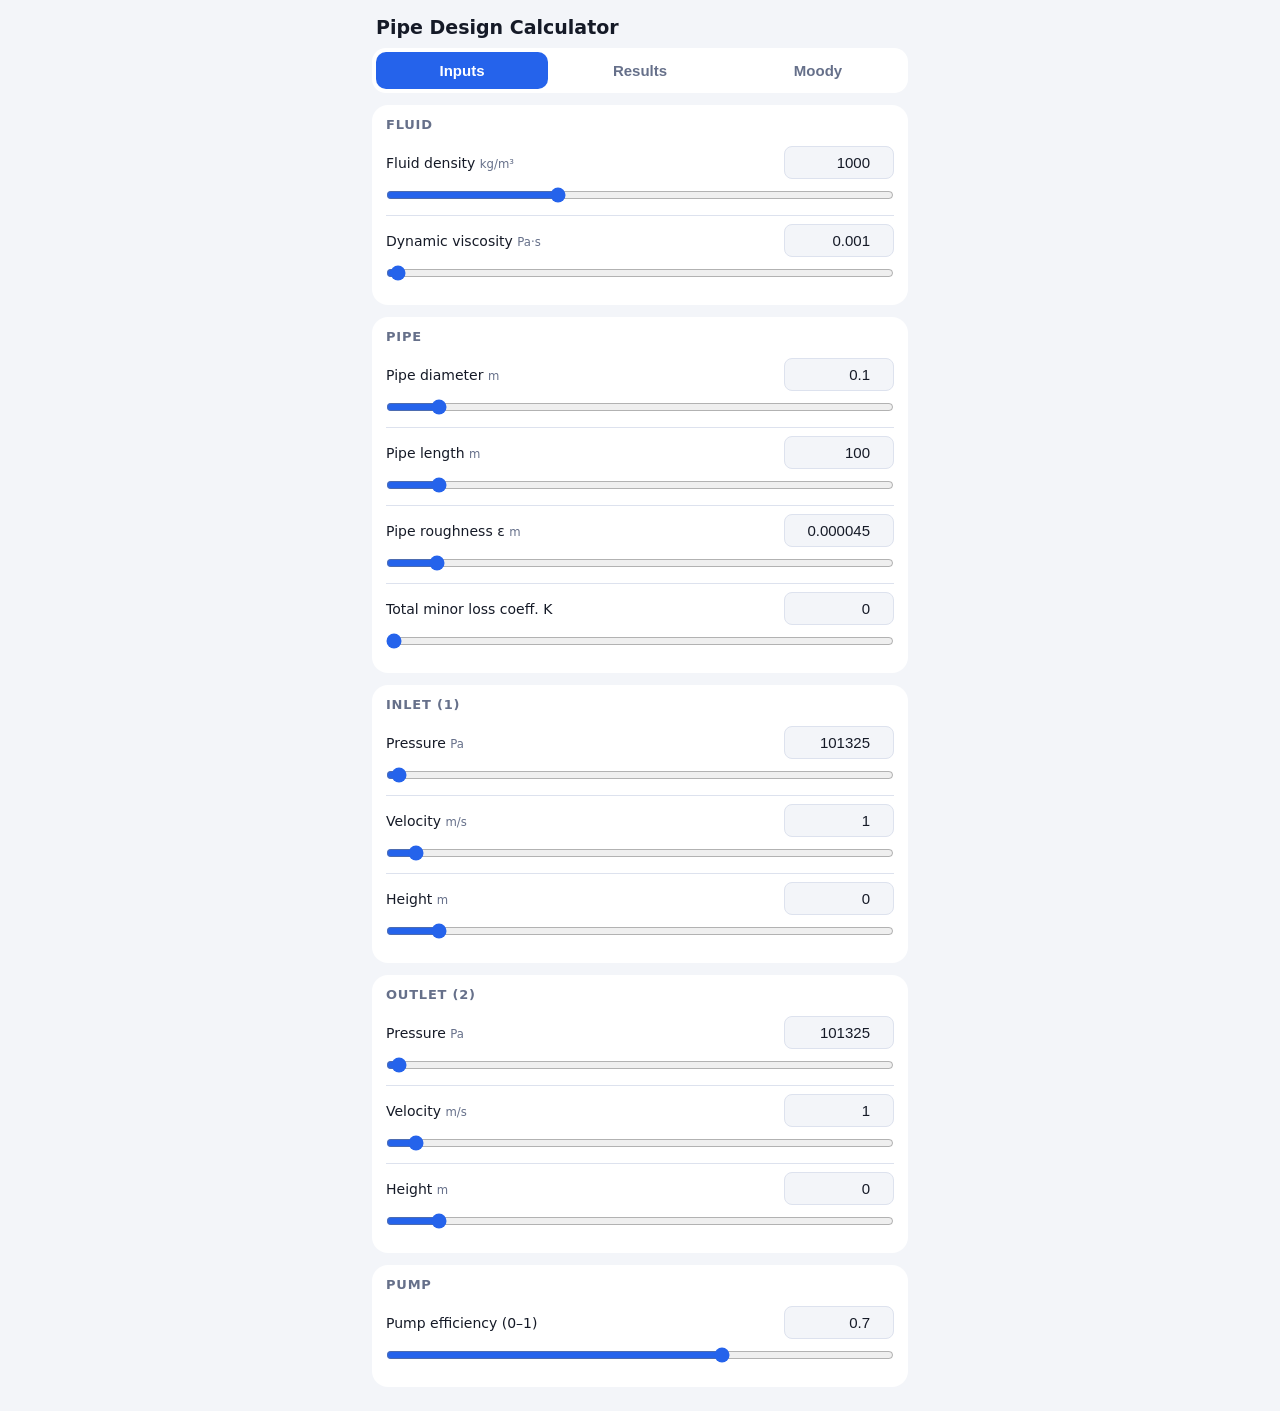
==== index.html @ a188443a "add app" ====
<!DOCTYPE html>
<html lang="en">
<head>
<meta charset="utf-8">
<meta name="viewport" content="width=device-width, initial-scale=1, viewport-fit=cover">
<title>Pipe Design Calculator</title>
<link rel="manifest" href="manifest.webmanifest">
<meta name="theme-color" content="#2563eb">
<link rel="apple-touch-icon" href="icon-192.png">
<meta name="apple-mobile-web-app-capable" content="yes">
<meta name="mobile-web-app-capable" content="yes">
<style>
:root{--bg:#f3f5f9;--card:#fff;--tx:#151a27;--mut:#66708a;--ac:#2563eb;--ln:#dde2ee;--in:#f3f5f9;box-sizing:border-box;padding-top:env(safe-area-inset-top,0px);padding-bottom:env(safe-area-inset-bottom,0px)}
@media (prefers-color-scheme:dark){:root:not([data-theme="light"]){--bg:#10131b;--card:#1a1e2a;--tx:#eaedf6;--mut:#8d96ae;--ac:#6ea0ff;--ln:#2b3043;--in:#10131b}}
:root[data-theme="dark"]{--bg:#10131b;--card:#1a1e2a;--tx:#eaedf6;--mut:#8d96ae;--ac:#6ea0ff;--ln:#2b3043;--in:#10131b}
*{box-sizing:border-box;-webkit-tap-highlight-color:transparent}
html{scroll-padding-top:env(safe-area-inset-top,0px)}
body{margin:0;background:var(--bg);color:var(--tx);font-family:system-ui,-apple-system,"Segoe UI",Roboto,sans-serif}
.wrap{max-width:560px;margin:0 auto;padding:12px}
h1{font-size:19px;margin:4px 4px 10px}
.tabs{display:flex;gap:6px;background:var(--card);padding:4px;border-radius:14px;margin-bottom:12px;position:sticky;top:env(safe-area-inset-top,0px);z-index:5}
.tabs button{flex:1;border:0;background:none;color:var(--mut);padding:10px 4px;border-radius:10px;font-size:15px;font-weight:600}
.tabs button.on{background:var(--ac);color:#fff}
.card{background:var(--card);border-radius:16px;padding:12px 14px;margin-bottom:12px}
.card h2{font-size:13px;letter-spacing:.06em;text-transform:uppercase;color:var(--mut);margin:0 0 6px}
.hide{display:none}
.fld{padding:8px 0;border-top:1px solid var(--ln)}
.fld:first-of-type{border-top:0}
.top{display:flex;justify-content:space-between;align-items:center;gap:8px}
.top span{font-size:14px}.top small{color:var(--mut)}
.top input{width:110px;padding:7px 8px;border-radius:8px;border:1px solid var(--ln);background:var(--in);color:var(--tx);font-size:15px;text-align:right}
input[type=range]{width:100%;margin:8px 0 0;accent-color:var(--ac)}
.row{display:flex;justify-content:space-between;padding:9px 0;border-top:1px solid var(--ln);gap:10px}
.row:first-of-type{border-top:0}
.row b{text-align:right;word-break:break-all}
.row span{color:var(--mut)}
.badge{display:inline-block;padding:3px 10px;border-radius:99px;font-size:13px;font-weight:700;background:var(--ac);color:#fff;margin-bottom:6px}
.msg{padding:10px;border-radius:10px;background:var(--in);font-size:14px;margin-top:8px}
.err{color:#d64545;font-weight:600}
canvas{width:100%;height:380px;display:block;border-radius:10px;background:var(--in)}
.lg{display:flex;flex-wrap:wrap;gap:6px 12px;margin-top:10px;font-size:12px;color:var(--mut)}
.lg i{display:inline-block;width:14px;height:3px;margin-right:5px;vertical-align:middle}
</style>
</head>
<body>
<div class="wrap">
<h1>Pipe Design Calculator</h1>
<div class="tabs"><button id="b0" class="on">Inputs</button><button id="b1">Results</button><button id="b2">Moody</button></div>
<div id="p0"></div>
<div id="p1" class="hide"></div>
<div id="p2" class="hide"><div class="card"><canvas id="cv"></canvas><div class="lg" id="lg"></div></div></div>
</div>
<script>
const G=9.81;
const groups=[
['Fluid',[['rho','Fluid density','kg/m³',500,2000,10,1000],['mu','Dynamic viscosity','Pa·s',1e-4,.1,1e-5,.001]]],
['Pipe',[['D','Pipe diameter','m',.01,1,.01,.1],['L','Pipe length','m',10,1000,10,100],['eps','Pipe roughness ε','m',1e-6,5e-4,1e-6,4.5e-5],['K','Total minor loss coeff. K','',0,20,.1,0]]],
['Inlet (1)',[['P1','Pressure','Pa',0,1e7,1e4,101325],['V1','Velocity','m/s',.1,20,.1,1],['Z1','Height','m',-10,100,1,0]]],
['Outlet (2)',[['P2','Pressure','Pa',0,1e7,1e4,101325],['V2','Velocity','m/s',.1,20,.1,1],['Z2','Height','m',-10,100,1,0]]],
['Pump',[['eta','Pump efficiency (0–1)','',.1,1,.01,.7]]]];
const S={};

// Build inputs
const p0=document.getElementById('p0');
groups.forEach(([gt,items])=>{
  const c=document.createElement('div');c.className='card';c.innerHTML='<h2>'+gt+'</h2>';
  items.forEach(([id,lab,unit,mn,mx,st,val])=>{
    S[id]=val;
    const d=document.createElement('div');d.className='fld';
    d.innerHTML='<div class="top"><span>'+lab+' <small>'+unit+'</small></span><input type="number" step="any" inputmode="decimal" id="n_'+id+'" value="'+val+'"></div><input type="range" id="r_'+id+'" min="'+mn+'" max="'+mx+'" step="'+st+'" value="'+val+'">';
    c.appendChild(d);
    const n=d.querySelector('#n_'+id),r=d.querySelector('#r_'+id);
    r.oninput=()=>{n.value=+(+r.value).toPrecision(8);S[id]=+r.value;update()};
    n.oninput=()=>{const v=parseFloat(n.value);if(Number.isFinite(v)){S[id]=v;r.value=v;update()}};
  });
  p0.appendChild(c);
});

// Physics (same as notebook)
function friction(Re,rr){
  if(Re<=2300)return 64/Re;
  const e=Math.max(rr,1e-10);
  return .25/Math.pow(Math.log10(e/3.7+5.74/Math.pow(Re,.9)),2);
}
function calc(){
  const {rho,mu,D,L,eps,P1,P2,V1,V2,Z1,Z2,K,eta}=S;
  if(!(D>0&&L>0&&rho>0&&mu>0&&eta>0))return null;
  const Q=V1*Math.PI*Math.pow(D/2,2),Re=rho*V1*D/mu,rr=eps/D,f=friction(Re,rr);
  const hMaj=f*(L/D)*V1*V1/(2*G),hMin=K*V1*V1/(2*G),hLoss=hMaj+hMin;
  const hp=(P2-P1)/(rho*G)+(V2*V2-V1*V1)/(2*G)+(Z2-Z1)+hLoss;
  const Pp=hp>0?rho*G*Q*hp/eta:0;
  return {Q,Re,rr,f,hMaj,hMin,hLoss,hp,Pp};
}

// Results
const p1=document.getElementById('p1');
let R=null;
function renderResults(){
  if(!R){p1.innerHTML='<div class="card err">Error: D, L, ρ, μ and pump efficiency must all be positive.</div>';return}
  const regime=R.Re<=2300?'Laminar':R.Re<=4000?'Transition':'Turbulent';
  const rows=[['Volumetric flow rate Q',R.Q.toFixed(4)+' m³/s'],['Reynolds number Re',R.Re.toExponential(2)],['Relative roughness ε/D',R.rr.toFixed(6)],['Friction factor f',R.f.toFixed(6)],['Major head loss',R.hMaj.toFixed(4)+' m'],['Minor head loss',R.hMin.toFixed(4)+' m'],['Total head loss',R.hLoss.toFixed(4)+' m'],['Required pump head',R.hp.toFixed(4)+' m']];
  p1.innerHTML='<div class="card"><h2>Results</h2><span class="badge">'+regime+' flow</span>'+rows.map(r=>'<div class="row"><span>'+r[0]+'</span><b>'+r[1]+'</b></div>').join('')+
  '<div class="msg">'+(R.hp>0?'<b>Required pump power: '+R.Pp.toFixed(2)+' W</b> ('+(R.Pp/1000).toFixed(3)+' kW)':'No pump power required. Flow can occur naturally, or a turbine could be considered.')+'</div></div>';
}

// Moody diagram
const cv=document.getElementById('cv');
const eds=[0,1e-5,1e-4,1e-3,5e-3,1e-2,5e-2];
const cols=eds.map((_,i)=>'hsl('+(i*47+200)%360+',70%,52%)');
document.getElementById('lg').innerHTML='<span><i style="background:#888"></i>Laminar 64/Re</span>'+eds.map((e,i)=>'<span><i style="background:'+cols[i]+'"></i>e/D = '+e.toExponential(0)+'</span>').join('')+'<span><i style="background:#e11d48"></i>Your point</span>';
function moody(){
  if(!R)return;
  const dpr=window.devicePixelRatio||1,W=cv.clientWidth,H=cv.clientHeight;if(!W)return;
  cv.width=W*dpr;cv.height=H*dpr;const c=cv.getContext('2d');c.scale(dpr,dpr);
  const cs=getComputedStyle(document.documentElement),ln=cs.getPropertyValue('--ln').trim(),mut=cs.getPropertyValue('--mut').trim();
  const xa=Math.min(1e3,R.Re*.5),xb=Math.max(1e9,R.Re*2),ya=Math.min(.005,R.f*.5),yb=Math.max(.1,R.f*2);
  const ml=44,mr=8,mt=8,mb=26,pw=W-ml-mr,ph=H-mt-mb;
  const X=x=>ml+(Math.log10(x)-Math.log10(xa))/(Math.log10(xb)-Math.log10(xa))*pw;
  const Y=y=>mt+ph-(Math.log10(y)-Math.log10(ya))/(Math.log10(yb)-Math.log10(ya))*ph;
  c.font='10px system-ui';c.lineWidth=1;
  for(let e=Math.floor(Math.log10(xa));e<=Math.ceil(Math.log10(xb));e++){const x=Math.pow(10,e);if(x<xa||x>xb)continue;c.strokeStyle=ln;c.beginPath();c.moveTo(X(x),mt);c.lineTo(X(x),mt+ph);c.stroke();c.fillStyle=mut;c.textAlign='center';c.fillText('1e'+e,X(x),H-10)}
  for(let e=Math.floor(Math.log10(ya))-1;e<=Math.ceil(Math.log10(yb));e++)for(let m=1;m<10;m++){const y=m*Math.pow(10,e);if(y<ya||y>yb)continue;c.strokeStyle=ln;c.globalAlpha=m===1?1:.45;c.beginPath();c.moveTo(ml,Y(y));c.lineTo(ml+pw,Y(y));c.stroke();c.globalAlpha=1;if(m===1||m===2||m===5){c.fillStyle=mut;c.textAlign='right';c.fillText(+y.toPrecision(2),ml-4,Y(y)+3)}}
  c.fillStyle=mut;c.textAlign='center';c.fillText('Reynolds number',ml+pw/2,H-0);
  c.save();c.translate(10,mt+ph/2);c.rotate(-Math.PI/2);c.fillText('Friction factor f',0,0);c.restore();
  c.save();c.beginPath();c.rect(ml,mt,pw,ph);c.clip();
  const N=400,pts=[];for(let i=0;i<N;i++)pts.push(Math.pow(10,3+6*i/(N-1)));
  c.strokeStyle='#888';c.setLineDash([5,4]);c.lineWidth=1.8;c.beginPath();let first=true;
  pts.filter(r=>r<=2300).forEach(r=>{first?c.moveTo(X(r),Y(64/r)):c.lineTo(X(r),Y(64/r));first=false});c.stroke();c.setLineDash([]);
  eds.forEach((e,i)=>{c.strokeStyle=cols[i];c.lineWidth=1.8;c.beginPath();pts.forEach((r,j)=>{const y=friction(r,e);j?c.lineTo(X(r),Y(y)):c.moveTo(X(r),Y(y))});c.stroke()});
  c.fillStyle='#e11d48';c.beginPath();c.arc(X(R.Re),Y(R.f),6,0,7);c.fill();c.strokeStyle='#fff';c.lineWidth=1.5;c.stroke();
  c.restore();
}

function update(){R=calc();renderResults();if(!document.getElementById('p2').classList.contains('hide'))moody()}
const tabs=[0,1,2].map(i=>document.getElementById('b'+i)),pans=[0,1,2].map(i=>document.getElementById('p'+i));
tabs.forEach((b,i)=>b.onclick=()=>{tabs.forEach((t,j)=>{t.className=j===i?'on':'';pans[j].classList.toggle('hide',j!==i)});if(i===2)moody();window.scrollTo(0,0)});
window.addEventListener('resize',()=>{if(!pans[2].classList.contains('hide'))moody()});
update();
if('serviceWorker' in navigator)navigator.serviceWorker.register('sw.js').catch(()=>{});
</script>
</body>
</html>
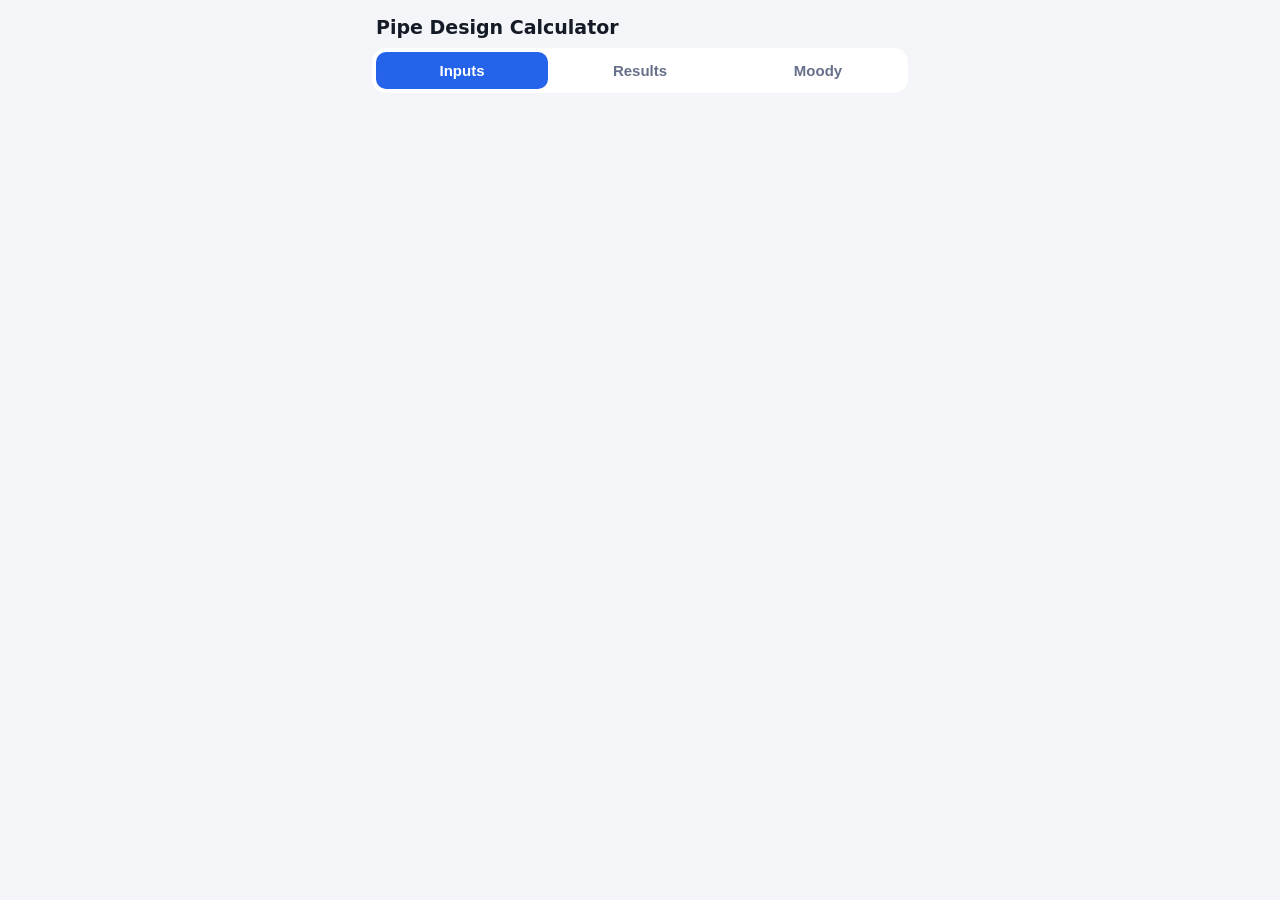
==== commit 15783372: "Split inline CSS and JS into separate files for easier maintenance" ====
--- a/index.html
+++ b/index.html
@@ -9,38 +9,7 @@
 <link rel="apple-touch-icon" href="icon-192.png">
 <meta name="apple-mobile-web-app-capable" content="yes">
 <meta name="mobile-web-app-capable" content="yes">
-<style>
-:root{--bg:#f3f5f9;--card:#fff;--tx:#151a27;--mut:#66708a;--ac:#2563eb;--ln:#dde2ee;--in:#f3f5f9;box-sizing:border-box;padding-top:env(safe-area-inset-top,0px);padding-bottom:env(safe-area-inset-bottom,0px)}
-@media (prefers-color-scheme:dark){:root:not([data-theme="light"]){--bg:#10131b;--card:#1a1e2a;--tx:#eaedf6;--mut:#8d96ae;--ac:#6ea0ff;--ln:#2b3043;--in:#10131b}}
-:root[data-theme="dark"]{--bg:#10131b;--card:#1a1e2a;--tx:#eaedf6;--mut:#8d96ae;--ac:#6ea0ff;--ln:#2b3043;--in:#10131b}
-*{box-sizing:border-box;-webkit-tap-highlight-color:transparent}
-html{scroll-padding-top:env(safe-area-inset-top,0px)}
-body{margin:0;background:var(--bg);color:var(--tx);font-family:system-ui,-apple-system,"Segoe UI",Roboto,sans-serif}
-.wrap{max-width:560px;margin:0 auto;padding:12px}
-h1{font-size:19px;margin:4px 4px 10px}
-.tabs{display:flex;gap:6px;background:var(--card);padding:4px;border-radius:14px;margin-bottom:12px;position:sticky;top:env(safe-area-inset-top,0px);z-index:5}
-.tabs button{flex:1;border:0;background:none;color:var(--mut);padding:10px 4px;border-radius:10px;font-size:15px;font-weight:600}
-.tabs button.on{background:var(--ac);color:#fff}
-.card{background:var(--card);border-radius:16px;padding:12px 14px;margin-bottom:12px}
-.card h2{font-size:13px;letter-spacing:.06em;text-transform:uppercase;color:var(--mut);margin:0 0 6px}
-.hide{display:none}
-.fld{padding:8px 0;border-top:1px solid var(--ln)}
-.fld:first-of-type{border-top:0}
-.top{display:flex;justify-content:space-between;align-items:center;gap:8px}
-.top span{font-size:14px}.top small{color:var(--mut)}
-.top input{width:110px;padding:7px 8px;border-radius:8px;border:1px solid var(--ln);background:var(--in);color:var(--tx);font-size:15px;text-align:right}
-input[type=range]{width:100%;margin:8px 0 0;accent-color:var(--ac)}
-.row{display:flex;justify-content:space-between;padding:9px 0;border-top:1px solid var(--ln);gap:10px}
-.row:first-of-type{border-top:0}
-.row b{text-align:right;word-break:break-all}
-.row span{color:var(--mut)}
-.badge{display:inline-block;padding:3px 10px;border-radius:99px;font-size:13px;font-weight:700;background:var(--ac);color:#fff;margin-bottom:6px}
-.msg{padding:10px;border-radius:10px;background:var(--in);font-size:14px;margin-top:8px}
-.err{color:#d64545;font-weight:600}
-canvas{width:100%;height:380px;display:block;border-radius:10px;background:var(--in)}
-.lg{display:flex;flex-wrap:wrap;gap:6px 12px;margin-top:10px;font-size:12px;color:var(--mut)}
-.lg i{display:inline-block;width:14px;height:3px;margin-right:5px;vertical-align:middle}
-</style>
+<link rel="stylesheet" href="styles.css">
 </head>
 <body>
 <div class="wrap">
@@ -50,93 +19,6 @@
 <div id="p1" class="hide"></div>
 <div id="p2" class="hide"><div class="card"><canvas id="cv"></canvas><div class="lg" id="lg"></div></div></div>
 </div>
-<script>
-const G=9.81;
-const groups=[
-['Fluid',[['rho','Fluid density','kg/m³',500,2000,10,1000],['mu','Dynamic viscosity','Pa·s',1e-4,.1,1e-5,.001]]],
-['Pipe',[['D','Pipe diameter','m',.01,1,.01,.1],['L','Pipe length','m',10,1000,10,100],['eps','Pipe roughness ε','m',1e-6,5e-4,1e-6,4.5e-5],['K','Total minor loss coeff. K','',0,20,.1,0]]],
-['Inlet (1)',[['P1','Pressure','Pa',0,1e7,1e4,101325],['V1','Velocity','m/s',.1,20,.1,1],['Z1','Height','m',-10,100,1,0]]],
-['Outlet (2)',[['P2','Pressure','Pa',0,1e7,1e4,101325],['V2','Velocity','m/s',.1,20,.1,1],['Z2','Height','m',-10,100,1,0]]],
-['Pump',[['eta','Pump efficiency (0–1)','',.1,1,.01,.7]]]];
-const S={};
-
-// Build inputs
-const p0=document.getElementById('p0');
-groups.forEach(([gt,items])=>{
-  const c=document.createElement('div');c.className='card';c.innerHTML='<h2>'+gt+'</h2>';
-  items.forEach(([id,lab,unit,mn,mx,st,val])=>{
-    S[id]=val;
-    const d=document.createElement('div');d.className='fld';
-    d.innerHTML='<div class="top"><span>'+lab+' <small>'+unit+'</small></span><input type="number" step="any" inputmode="decimal" id="n_'+id+'" value="'+val+'"></div><input type="range" id="r_'+id+'" min="'+mn+'" max="'+mx+'" step="'+st+'" value="'+val+'">';
-    c.appendChild(d);
-    const n=d.querySelector('#n_'+id),r=d.querySelector('#r_'+id);
-    r.oninput=()=>{n.value=+(+r.value).toPrecision(8);S[id]=+r.value;update()};
-    n.oninput=()=>{const v=parseFloat(n.value);if(Number.isFinite(v)){S[id]=v;r.value=v;update()}};
-  });
-  p0.appendChild(c);
-});
-
-// Physics (same as notebook)
-function friction(Re,rr){
-  if(Re<=2300)return 64/Re;
-  const e=Math.max(rr,1e-10);
-  return .25/Math.pow(Math.log10(e/3.7+5.74/Math.pow(Re,.9)),2);
-}
-function calc(){
-  const {rho,mu,D,L,eps,P1,P2,V1,V2,Z1,Z2,K,eta}=S;
-  if(!(D>0&&L>0&&rho>0&&mu>0&&eta>0))return null;
-  const Q=V1*Math.PI*Math.pow(D/2,2),Re=rho*V1*D/mu,rr=eps/D,f=friction(Re,rr);
-  const hMaj=f*(L/D)*V1*V1/(2*G),hMin=K*V1*V1/(2*G),hLoss=hMaj+hMin;
-  const hp=(P2-P1)/(rho*G)+(V2*V2-V1*V1)/(2*G)+(Z2-Z1)+hLoss;
-  const Pp=hp>0?rho*G*Q*hp/eta:0;
-  return {Q,Re,rr,f,hMaj,hMin,hLoss,hp,Pp};
-}
-
-// Results
-const p1=document.getElementById('p1');
-let R=null;
-function renderResults(){
-  if(!R){p1.innerHTML='<div class="card err">Error: D, L, ρ, μ and pump efficiency must all be positive.</div>';return}
-  const regime=R.Re<=2300?'Laminar':R.Re<=4000?'Transition':'Turbulent';
-  const rows=[['Volumetric flow rate Q',R.Q.toFixed(4)+' m³/s'],['Reynolds number Re',R.Re.toExponential(2)],['Relative roughness ε/D',R.rr.toFixed(6)],['Friction factor f',R.f.toFixed(6)],['Major head loss',R.hMaj.toFixed(4)+' m'],['Minor head loss',R.hMin.toFixed(4)+' m'],['Total head loss',R.hLoss.toFixed(4)+' m'],['Required pump head',R.hp.toFixed(4)+' m']];
-  p1.innerHTML='<div class="card"><h2>Results</h2><span class="badge">'+regime+' flow</span>'+rows.map(r=>'<div class="row"><span>'+r[0]+'</span><b>'+r[1]+'</b></div>').join('')+
-  '<div class="msg">'+(R.hp>0?'<b>Required pump power: '+R.Pp.toFixed(2)+' W</b> ('+(R.Pp/1000).toFixed(3)+' kW)':'No pump power required. Flow can occur naturally, or a turbine could be considered.')+'</div></div>';
-}
-
-// Moody diagram
-const cv=document.getElementById('cv');
-const eds=[0,1e-5,1e-4,1e-3,5e-3,1e-2,5e-2];
-const cols=eds.map((_,i)=>'hsl('+(i*47+200)%360+',70%,52%)');
-document.getElementById('lg').innerHTML='<span><i style="background:#888"></i>Laminar 64/Re</span>'+eds.map((e,i)=>'<span><i style="background:'+cols[i]+'"></i>e/D = '+e.toExponential(0)+'</span>').join('')+'<span><i style="background:#e11d48"></i>Your point</span>';
-function moody(){
-  if(!R)return;
-  const dpr=window.devicePixelRatio||1,W=cv.clientWidth,H=cv.clientHeight;if(!W)return;
-  cv.width=W*dpr;cv.height=H*dpr;const c=cv.getContext('2d');c.scale(dpr,dpr);
-  const cs=getComputedStyle(document.documentElement),ln=cs.getPropertyValue('--ln').trim(),mut=cs.getPropertyValue('--mut').trim();
-  const xa=Math.min(1e3,R.Re*.5),xb=Math.max(1e9,R.Re*2),ya=Math.min(.005,R.f*.5),yb=Math.max(.1,R.f*2);
-  const ml=44,mr=8,mt=8,mb=26,pw=W-ml-mr,ph=H-mt-mb;
-  const X=x=>ml+(Math.log10(x)-Math.log10(xa))/(Math.log10(xb)-Math.log10(xa))*pw;
-  const Y=y=>mt+ph-(Math.log10(y)-Math.log10(ya))/(Math.log10(yb)-Math.log10(ya))*ph;
-  c.font='10px system-ui';c.lineWidth=1;
-  for(let e=Math.floor(Math.log10(xa));e<=Math.ceil(Math.log10(xb));e++){const x=Math.pow(10,e);if(x<xa||x>xb)continue;c.strokeStyle=ln;c.beginPath();c.moveTo(X(x),mt);c.lineTo(X(x),mt+ph);c.stroke();c.fillStyle=mut;c.textAlign='center';c.fillText('1e'+e,X(x),H-10)}
-  for(let e=Math.floor(Math.log10(ya))-1;e<=Math.ceil(Math.log10(yb));e++)for(let m=1;m<10;m++){const y=m*Math.pow(10,e);if(y<ya||y>yb)continue;c.strokeStyle=ln;c.globalAlpha=m===1?1:.45;c.beginPath();c.moveTo(ml,Y(y));c.lineTo(ml+pw,Y(y));c.stroke();c.globalAlpha=1;if(m===1||m===2||m===5){c.fillStyle=mut;c.textAlign='right';c.fillText(+y.toPrecision(2),ml-4,Y(y)+3)}}
-  c.fillStyle=mut;c.textAlign='center';c.fillText('Reynolds number',ml+pw/2,H-0);
-  c.save();c.translate(10,mt+ph/2);c.rotate(-Math.PI/2);c.fillText('Friction factor f',0,0);c.restore();
-  c.save();c.beginPath();c.rect(ml,mt,pw,ph);c.clip();
-  const N=400,pts=[];for(let i=0;i<N;i++)pts.push(Math.pow(10,3+6*i/(N-1)));
-  c.strokeStyle='#888';c.setLineDash([5,4]);c.lineWidth=1.8;c.beginPath();let first=true;
-  pts.filter(r=>r<=2300).forEach(r=>{first?c.moveTo(X(r),Y(64/r)):c.lineTo(X(r),Y(64/r));first=false});c.stroke();c.setLineDash([]);
-  eds.forEach((e,i)=>{c.strokeStyle=cols[i];c.lineWidth=1.8;c.beginPath();pts.forEach((r,j)=>{const y=friction(r,e);j?c.lineTo(X(r),Y(y)):c.moveTo(X(r),Y(y))});c.stroke()});
-  c.fillStyle='#e11d48';c.beginPath();c.arc(X(R.Re),Y(R.f),6,0,7);c.fill();c.strokeStyle='#fff';c.lineWidth=1.5;c.stroke();
-  c.restore();
-}
-
-function update(){R=calc();renderResults();if(!document.getElementById('p2').classList.contains('hide'))moody()}
-const tabs=[0,1,2].map(i=>document.getElementById('b'+i)),pans=[0,1,2].map(i=>document.getElementById('p'+i));
-tabs.forEach((b,i)=>b.onclick=()=>{tabs.forEach((t,j)=>{t.className=j===i?'on':'';pans[j].classList.toggle('hide',j!==i)});if(i===2)moody();window.scrollTo(0,0)});
-window.addEventListener('resize',()=>{if(!pans[2].classList.contains('hide'))moody()});
-update();
-if('serviceWorker' in navigator)navigator.serviceWorker.register('sw.js').catch(()=>{});
-</script>
+<script src="script.js"></script>
 </body>
 </html>
--- a/styles.css
+++ b/styles.css
@@ -0,0 +1,219 @@
+:root {
+  --bg: #f3f5f9;
+  --card: #fff;
+  --tx: #151a27;
+  --mut: #66708a;
+  --ac: #2563eb;
+  --ln: #dde2ee;
+  --in: #f3f5f9;
+  box-sizing: border-box;
+  padding-top: env(safe-area-inset-top, 0px);
+  padding-bottom: env(safe-area-inset-bottom, 0px);
+}
+
+@media (prefers-color-scheme: dark) {
+  :root:not([data-theme="light"]) {
+    --bg: #10131b;
+    --card: #1a1e2a;
+    --tx: #eaedf6;
+    --mut: #8d96ae;
+    --ac: #6ea0ff;
+    --ln: #2b3043;
+    --in: #10131b;
+  }
+}
+
+:root[data-theme="dark"] {
+  --bg: #10131b;
+  --card: #1a1e2a;
+  --tx: #eaedf6;
+  --mut: #8d96ae;
+  --ac: #6ea0ff;
+  --ln: #2b3043;
+  --in: #10131b;
+}
+
+* {
+  box-sizing: border-box;
+  -webkit-tap-highlight-color: transparent;
+}
+
+html {
+  scroll-padding-top: env(safe-area-inset-top, 0px);
+}
+
+body {
+  margin: 0;
+  background: var(--bg);
+  color: var(--tx);
+  font-family: system-ui, -apple-system, "Segoe UI", Roboto, sans-serif;
+}
+
+.wrap {
+  max-width: 560px;
+  margin: 0 auto;
+  padding: 12px;
+}
+
+h1 {
+  font-size: 19px;
+  margin: 4px 4px 10px;
+}
+
+.tabs {
+  display: flex;
+  gap: 6px;
+  background: var(--card);
+  padding: 4px;
+  border-radius: 14px;
+  margin-bottom: 12px;
+  position: sticky;
+  top: env(safe-area-inset-top, 0px);
+  z-index: 5;
+}
+
+.tabs button {
+  flex: 1;
+  border: 0;
+  background: none;
+  color: var(--mut);
+  padding: 10px 4px;
+  border-radius: 10px;
+  font-size: 15px;
+  font-weight: 600;
+}
+
+.tabs button.on {
+  background: var(--ac);
+  color: #fff;
+}
+
+.card {
+  background: var(--card);
+  border-radius: 16px;
+  padding: 12px 14px;
+  margin-bottom: 12px;
+}
+
+.card h2 {
+  font-size: 13px;
+  letter-spacing: 0.06em;
+  text-transform: uppercase;
+  color: var(--mut);
+  margin: 0 0 6px;
+}
+
+.hide {
+  display: none;
+}
+
+.fld {
+  padding: 8px 0;
+  border-top: 1px solid var(--ln);
+}
+
+.fld:first-of-type {
+  border-top: 0;
+}
+
+.top {
+  display: flex;
+  justify-content: space-between;
+  align-items: center;
+  gap: 8px;
+}
+
+.top span {
+  font-size: 14px;
+}
+
+.top small {
+  color: var(--mut);
+}
+
+.top input {
+  width: 110px;
+  padding: 7px 8px;
+  border-radius: 8px;
+  border: 1px solid var(--ln);
+  background: var(--in);
+  color: var(--tx);
+  font-size: 15px;
+  text-align: right;
+}
+
+input[type="range"] {
+  width: 100%;
+  margin: 8px 0 0;
+  accent-color: var(--ac);
+}
+
+.row {
+  display: flex;
+  justify-content: space-between;
+  padding: 9px 0;
+  border-top: 1px solid var(--ln);
+  gap: 10px;
+}
+
+.row:first-of-type {
+  border-top: 0;
+}
+
+.row b {
+  text-align: right;
+  word-break: break-all;
+}
+
+.row span {
+  color: var(--mut);
+}
+
+.badge {
+  display: inline-block;
+  padding: 3px 10px;
+  border-radius: 99px;
+  font-size: 13px;
+  font-weight: 700;
+  background: var(--ac);
+  color: #fff;
+  margin-bottom: 6px;
+}
+
+.msg {
+  padding: 10px;
+  border-radius: 10px;
+  background: var(--in);
+  font-size: 14px;
+  margin-top: 8px;
+}
+
+.err {
+  color: #d64545;
+  font-weight: 600;
+}
+
+canvas {
+  width: 100%;
+  height: 380px;
+  display: block;
+  border-radius: 10px;
+  background: var(--in);
+}
+
+.lg {
+  display: flex;
+  flex-wrap: wrap;
+  gap: 6px 12px;
+  margin-top: 10px;
+  font-size: 12px;
+  color: var(--mut);
+}
+
+.lg i {
+  display: inline-block;
+  width: 14px;
+  height: 3px;
+  margin-right: 5px;
+  vertical-align: middle;
+}
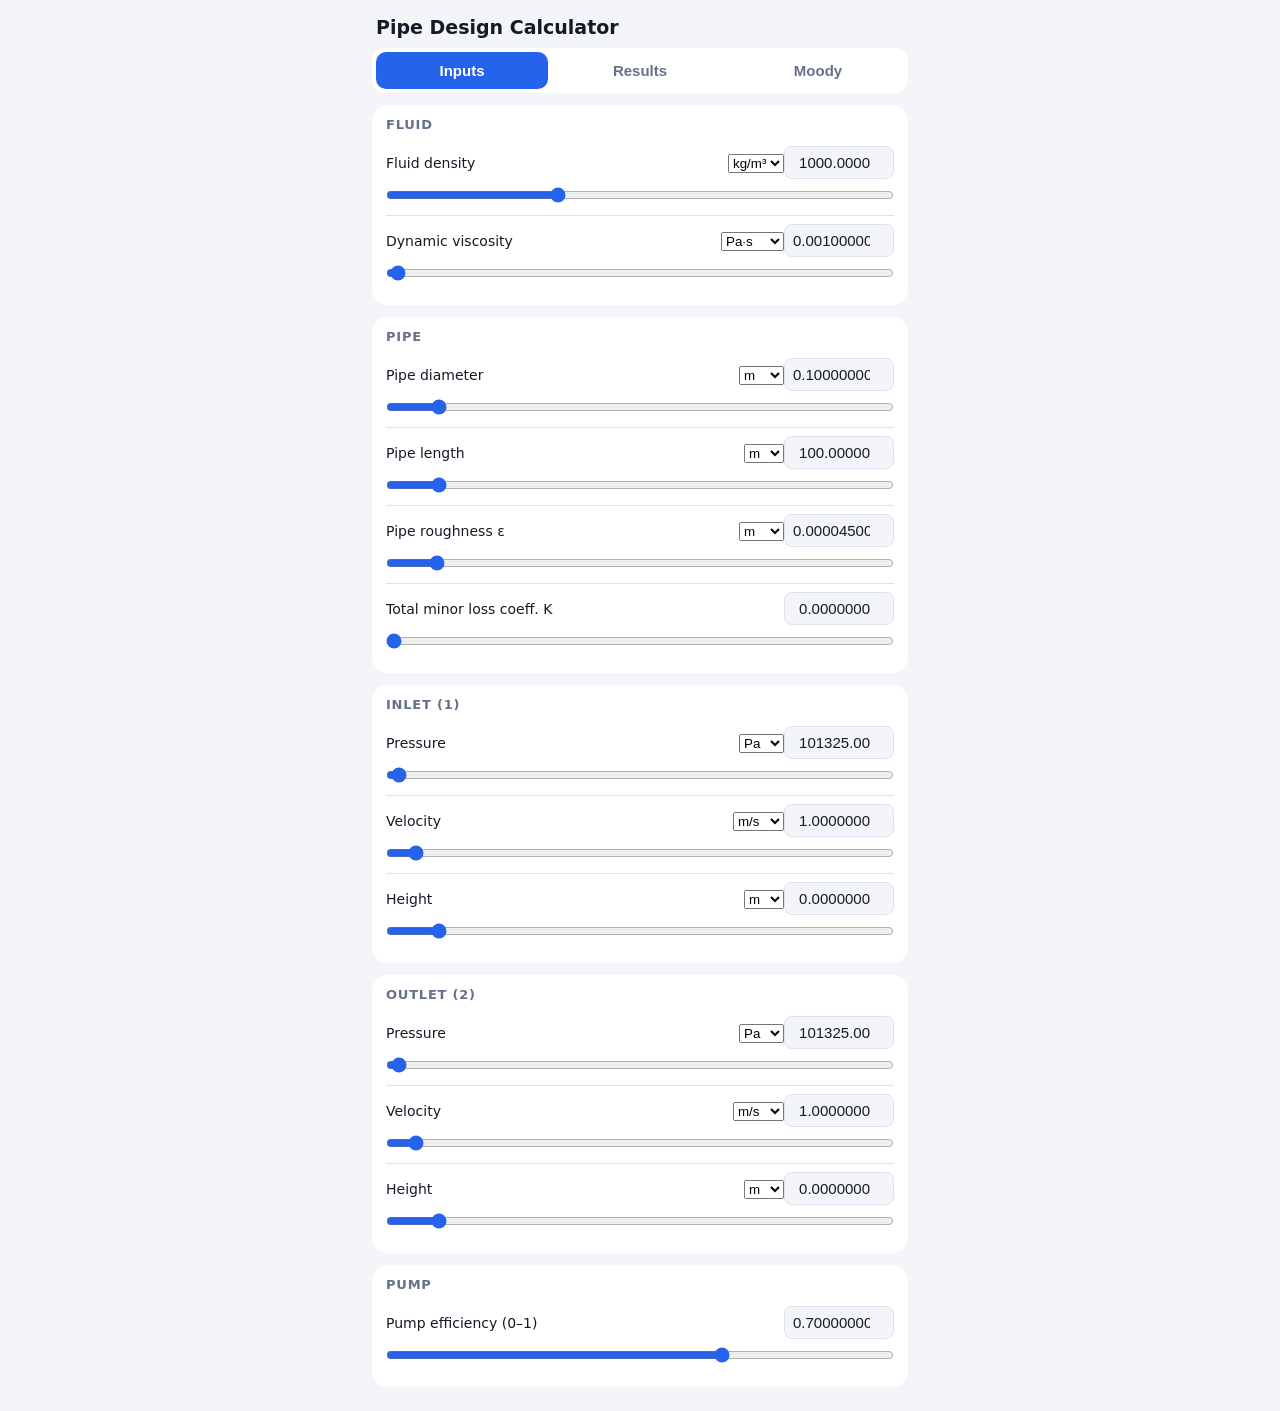
==== commit a382d031: "Fix mobile viewport scaling so the app renders correctly on phones" ====
--- a/index.html
+++ b/index.html
@@ -2,7 +2,7 @@
 <html lang="en">
 <head>
 <meta charset="utf-8">
-<meta name="viewport" content="width=device-width, initial-scale=1, viewport-fit=cover">
+<meta name="viewport" content="width=device-width, initial-scale=1.0, viewport-fit=cover, user-scalable=no, minimum-scale=1, maximum-scale=1">
 <title>Pipe Design Calculator</title>
 <link rel="manifest" href="manifest.webmanifest">
 <meta name="theme-color" content="#2563eb">
